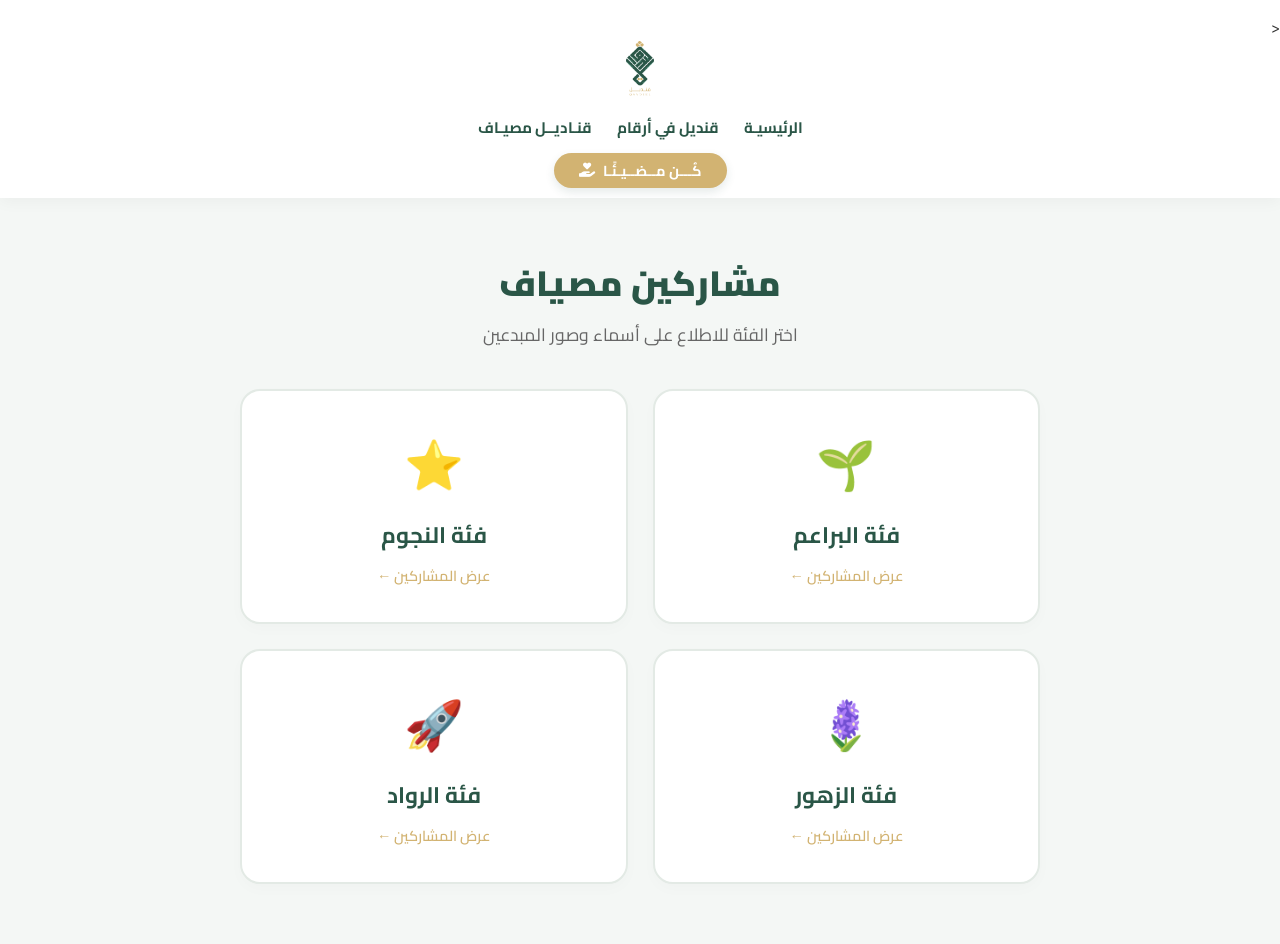
==== all.html @ c6b2e0d5 "Add files via upload" ====
<!DOCTYPE html>
<html lang="ar" dir="rtl">
<head>
    <meta charset="UTF-8">
    <meta name="viewport" content="width=device-width, initial-scale=1.0">
    <title>مشاركين مصياف - برنامج قنديل</title>
    <!-- ربط ملفات التصميم -->
    <!-- ربط خط كايرو والأيقونات -->
<link rel="stylesheet" href="https://cdnjs.cloudflare.com/ajax/libs/font-awesome/6.4.0/css/all.min.css">
<link href="https://fonts.googleapis.com/css2?family=Cairo:wght@400;600;700;900&display=swap" rel="stylesheet">

<!-- ربط ملفات الـ CSS (الملف الأساسي وملف الفئات) -->
<link rel="stylesheet" href="styleq.css">
<link rel="stylesheet" href="all.css">
</head>
<body>

    <header>
    <<div class="container navbar">
        <!-- الشعار في الأعلى ليكون بالوسط تماماً -->
        <div class="nav-logo-row">
            <a href="index.html#hero">
                <img src="شفاف%20%20قنديل.png" alt="شعار مصياف قنديل" class="nav-logo">
            </a>
        </div>

        <!-- روابط التنقل تحت الشعار مباشرة -->
        <div class="nav-links-row">
            <nav>
                <ul class="nav-links">
                    <li><a href="index.html" title="الرئيسية"> الرئيسيـة </a></li>
                    <li><a href="index.html#stats">قنديل في أرقام</a></li>
                    <li><a href="all.html">قنـاديــل مصيـاف</a></li>
                </ul>
            </nav>
        </div>

        <!-- 3. زر كن مضيئاً بحجم صغير وملموم في الأسفل -->
        <div class="nav-bottom-row">
            <a href="IBAN.html" target="_blank" class="nav-support-btn">
                كُـــن مــضــيـئًـا <i class="fa-solid fa-hand-holding-heart"></i>
            </a>
        </div>

    </div>
</header>

    <!-- محتوى بوابة الفئات -->
    <main class="categories-gateway-section">
        <div class="container">

            <div class="page-main-title">
                <h2>مشاركين مصياف</h2>
                <p>اختر الفئة للاطلاع على أسماء وصور المبدعين</p>
            </div>

            <!-- شبكة الأزرار الأربعة -->
            <div class="categories-buttons-grid">

                <!-- زر فئة البراعم -->
                <a href="baraem.html" class="category-btn-card">
                    <div class="btn-icon">🌱</div>
                    <h3>فئة البراعم</h3>
                    <span class="btn-action-text">عرض المشاركين ←</span>
                </a>

                <!-- زر فئة النجوم -->
                <a href="nojoum.html" class="category-btn-card">
                    <div class="btn-icon">⭐</div>
                    <h3>فئة النجوم</h3>
                    <span class="btn-action-text">عرض المشاركين ←</span>
                </a>

                <!-- زر فئة الزهور -->
                <a href="zohoor.html" class="category-btn-card">
                    <div class="btn-icon">🪻</div>
                    <h3>فئة الزهور</h3>
                    <span class="btn-action-text">عرض المشاركين ←</span>
                </a>

                <!-- زر فئة الرواد -->
                <a href="rowad.html" class="category-btn-card">
                    <div class="btn-icon">🚀</div>
                    <h3>فئة الرواد</h3>
                    <span class="btn-action-text">عرض المشاركين ←</span>
                </a>

            </div>

        </div>
    </main>

</body>
</html>
---- styleq.css ----
/* =======================================================
   1. إعدادات المتغيرات والألوان بناءً على هوية قنديل
   ======================================================= */
:root {
    --primary-color: #2A5647;   /* الأخضر الداكن المعتمد للهوية */
    --accent-color: #D2B372;    /* الذهبي المعتمد (شعلة النور) */
    --light-bg: #f4f7f5;        /* خلفية مريحة */
    --white: #ffffff;
    --text-color: #333333;
    --transition: all 0.4s ease;
}

* {
    margin: 0;
    padding: 0;
    box-sizing: border-box;
    font-family: 'Cairo', sans-serif;
}

html {
    scroll-behavior: smooth;
}

body {
    background-color: var(--light-bg);
    color: var(--text-color);
    line-height: 1.6;
    overflow-x: hidden; /* يمنع أي ظهور لشريط التمرير العرضي المزعج في الآيفون */
    padding-top: 195px !important; /* مسافة تعويضية علوية لضمان عدم اختفاء بداية الـ Hero تحت الهيدر المطور المكون من 3 أسطر */
}

.container {
    width: 90%;
    max-width: 1300px;
    margin: 0 auto;
}

/* =======================================================
   2. الهيدر وشريط التنقل العلوي الثابت والمطور (Navbar)
   ======================================================= */
header {
    background-color: var(--white);
    box-shadow: 0 4px 15px rgba(0, 0, 0, 0.04);
    position: fixed;
    top: 0;
    left: 0;
    width: 100%;
    z-index: 1000;
    padding: 15px 0 10px 0;
}

/* حاوية الهيدر ترتب الأسطر الثلاثة عمودياً وتحاذيها في الوسط */
.navbar {
    display: flex;
    flex-direction: column;
    align-items: center; /* توسيط كل شيء */
    gap: 12px;
    width: 100%;
}

/* السطر الأول: الشعار في المنتصف */
.nav-logo-row {
    display: flex;
    justify-content: center;
    width: 100%;
}

.nav-logo {
    height: 55px; /* حجم مناسب للشعار */
    width: auto;
    object-fit: contain;
}

/* السطر الثاني: الروابط مجمعة في الوسط تحت الشعار */
.nav-links-row {
    display: flex;
    justify-content: center;
    width: 100%;
}

.nav-links {
    display: flex;
    align-items: center;
    justify-content: center;
    gap: 25px;
    list-style: none;
    margin: 0;
    padding: 0;
}

.nav-links li a {
    text-decoration: none;
    color: var(--primary-color);
    font-weight: 700;
    font-size: 0.95rem;
    transition: var(--transition);
}

.nav-links li a:hover {
    color: var(--accent-color);
}

/* أيقونة المنزل */
.home-icon {
    font-size: 1.3rem;
    color: var(--primary-color);
    transition: var(--transition);
    vertical-align: middle;
}

.home-icon:hover {
    color: var(--accent-color);
    transform: scale(1.15);
}

/* السطر الثالث: زر الدعم المصغر */
.nav-bottom-row {
    display: flex;
    justify-content: center;
    width: 100%;
}

/* تصميم الزر المصغر والمحكوم بأبعاد ثابتة */
.nav-support-btn {
    background-color: var(--accent-color);
    color: var(--white) !important;
    padding: 6px 25px; /* تقليل الحشو ليكون أصغر وأرشق */
    max-width: 180px; /* تحديد عرض أقصى لكي لا يمتد ويصبح ضخماً */
    width: auto; /* يلغي الامتداد التلقائي */
    border-radius: 50px;
    text-decoration: none;
    font-weight: 700;
    font-size: 0.9rem; /* خط أصغر وأرتب */
    box-shadow: 0 4px 10px rgba(42, 86, 71, 0.12);
    transition: var(--transition);
    display: inline-flex;
    align-items: center;
    justify-content: center;
    gap: 8px;
}

.nav-support-btn:hover {
    background-color: var(--primary-color);
    transform: translateY(-2px);
    box-shadow: 0 6px 15px rgba(42, 86, 71, 0.2);
}

/* =======================================================
   3. قسم الترحيب الموحد (Hero Section) - فخامة متكاملة عمودية
   ======================================================= */
.hero-section {
    background: var(--white);
    padding: 60px 0;
    text-align: center;
    width: 100%;
}

.hero-container {
    max-width: 900px;
    margin: 0 auto;
    display: flex;
    flex-direction: column;
    align-items: center;
    gap: 30px; /* مسافة مريحة تفصل الترحيب الرئيسي عن بقية الأسطر */
}

/* جملة الترحيب الرئيسية */
.welcome-title {
    font-size: 2.2rem;
    font-weight: 900;
    color: var(--primary-color);
    margin: 0;
}

.welcome-title .brand-name {
    color: var(--accent-color);
}

/* حاوية الأسطر العمودية الثلاثة */
.hero-intro-content {
    display: flex;
    flex-direction: column;
    align-items: center;
    gap: 20px; /* مسافة متناسقة بين الأسطر الثلاثة تحت بعض */
    width: 100%;
}

/* السطر الأول */
.hero-main-text {
    font-size: 1.8rem;
    font-weight: 900;
    color: var(--accent-color);
    margin: 0;
    line-height: 1.4;
}

/* السطر الثاني */
.hero-sub-text {
    font-size: 1.3rem;
    font-weight: 700;
    color: var(--primary-color);
    margin: 0;
    line-height: 1.6;
}

/* السطر الثالث */
.hero-vision-text {
    font-size: 1.1rem;
    font-weight: 600;
    color: #555555;
    max-width: 850px;
    margin: 0 auto;
    line-height: 1.8;
}

.btn-primary {
    background-color: var(--primary-color);
    color: var(--white);
    padding: 14px 35px;
    border-radius: 30px;
    text-decoration: none;
    font-weight: 700;
    font-size: 1.1rem;
    transition: var(--transition);
    display: inline-block;
    box-shadow: 0 4px 15px rgba(42, 86, 71, 0.2);
}

.btn-primary:hover {
    background-color: var(--accent-color);
    color: var(--primary-color);
}

/* =======================================================
   4. لوحة التحكم الإحصائية (Dashboard Section)
   ======================================================= */
.dashboard-section {
    padding: 40px 0;
}

.dashboard-grid {
    display: grid;
    grid-template-columns: 35% 62%;
    gap: 3%;
    align-items: start;
}

.section-title-box h2 {
    color: var(--primary-color);
    font-size: 1.8rem;
    margin-bottom: 5px;
    font-weight: 700;
}

.section-title-box p {
    color: #666;
    font-size: 0.95rem;
    margin-bottom: 20px;
}

/* بوكس الحصالة */
.right-column-box {
    background-color: var(--white);
    padding: 30px 20px;
    border-radius: 20px;
    box-shadow: 0 8px 25px rgba(0,0,0,0.04);
    border-top: 5px solid var(--accent-color);
    text-align: center;
}

.money-box-img-container {
    margin: 20px 0;
}

.money-box-large-img {
    max-width: 43%;
    height: auto;
    animation: pulse 2.5s infinite alternate;
}

@keyframes pulse {
    0% { transform: scale(1); }
    100% { transform: scale(1.04); }
}

/* =======================================================
   5. بوكس العداد ودليل ألوان العوائل الجديد
   ======================================================= */
.progress-container-box {
    background-color: var(--light-bg);
    padding: 20px;
    border-radius: 15px;
    margin-top: 15px;
    text-align: right;
}

.progress-info {
    display: flex;
    justify-content: space-between;
    font-size: 1rem;
    font-weight: 700;
    margin-bottom: 12px;
    direction: rtl;
}

.progress-bar-bg {
    background-color: #e0e0e0;
    height: 18px;
    border-radius: 10px;
    overflow: hidden;
    margin-bottom: 20px;
}

.progress-bar-fill {
    background: linear-gradient(90deg, var(--accent-color), var(--primary-color));
    height: 100%;
    transition: width 1.5s ease-in-out;
}

/* دليل ألوان العوائل الرأسي المنظم للآيفون */
.families-legend {
    display: flex;
    flex-direction: column;
    gap: 10px;
    margin: 15px 0;
    padding-top: 10px;
    border-top: 1px solid rgba(0, 0, 0, 0.05);
}

.legend-item {
    display: flex;
    align-items: center;
    gap: 10px;
    direction: rtl;
}

.color-box {
    width: 16px;
    height: 16px;
    border-radius: 4px;
    display: inline-block;
    flex-shrink: 0;
}

.family-name {
    font-size: 0.9rem;
    font-weight: 700;
    color: var(--text-color);
}

.motivation-text {
    font-size: 0.85rem;
    color: var(--primary-color);
    font-weight: 700;
    margin-top: 15px;
    text-align: center;
}

/* =======================================================
   6. لوحة شرف النجوم والأرقام
   ======================================================= */
.left-column-stars {
    background-color: var(--white);
    padding: 30px;
    border-radius: 20px;
    box-shadow: 0 8px 25px rgba(0,0,0,0.04);
    border-top: 5px solid var(--primary-color);
}

.stars-categories-grid {
    display: grid;
    grid-template-columns: 1fr 1fr;
    gap: 20px;
}

.winner-card {
    background: var(--light-bg);
    border-radius: 15px;
    padding: 20px;
    position: relative;
    display: flex;
    flex-direction: column;
    align-items: center;
    text-align: center;
    transition: var(--transition);
    border: 1px solid #e3eae5;
}

.winner-card:hover {
    transform: translateY(-5px);
    box-shadow: 0 10px 20px rgba(42, 86, 71, 0.08);
}

.category-tag {
    position: absolute;
    top: 12px;
    right: 12px;
    background-color: var(--primary-color);
    color: var(--white);
    padding: 3px 12px;
    border-radius: 12px;
    font-size: 0.8rem;
    font-weight: 700;
}

.winner-avatar-box {
    width: 90px;
    height: 90px;
    border-radius: 50%;
    border: 3px solid var(--accent-color);
    overflow: hidden;
    margin: 15px 0 10px 0;
    background-color: #ddd;
}

.winner-img {
    width: 100%;
    height: 100%;
    object-fit: cover;
}

.winner-details h3 {
    color: var(--primary-color);
    font-size: 1.2rem;
    font-weight: 700;
    margin-bottom: 5px;
}

/* --- تنسيق النص التشجيعي أسفل لوحة النجوم --- */
.stars-motivation-box {
    margin-top: 25px;
    padding: 15px;
    background-color: var(--light-bg);
    border-radius: 12px;
    text-align: center;
    border: 1px dashed var(--accent-color);
}

.stars-motivation-box p {
    color: var(--primary-color);
    font-size: 1rem;
    font-weight: 700;
    margin: 0;
    display: inline-flex;
    align-items: center;
    justify-content: center;
    gap: 8px;
}

.achievement-text {
    font-size: 0.9rem;
    color: #555;
    font-weight: 600;
}

.section-title {
    text-align: center;
    margin: 50px 0 30px 0;
}

.section-title h2 {
    color: var(--primary-color);
    font-size: 2.2rem;
    font-weight: 700;
}

.stats-grid {
    display: grid;
    grid-template-columns: repeat(auto-fit, minmax(260px, 1fr));
    gap: 25px;
    margin-bottom: 40px;
}

.stat-item {
    background-color: var(--white);
    padding: 35px 20px;
    border-radius: 15px;
    text-align: center;
    box-shadow: 0 5px 20px rgba(0,0,0,0.03);
    border-bottom: 4px solid var(--accent-color);
}

.stat-icon {
    font-size: 2.8rem;
    color: var(--primary-color);
    margin-bottom: 10px;
}

.counter {
    font-size: 2.4rem;
    color: var(--primary-color);
    font-weight: 700;
}

.stat-item p {
    font-weight: 700;
    color: #666;
}

/* =======================================================
   7. قسم من نحن والفوتر الرسمي المطور
   ======================================================= */
.about-section {
    background-color: var(--primary-color);
    color: var(--white);
    padding: 60px 0;
    border-radius: 20px 20px 0 0;
}

.about-grid {
    display: grid;
    grid-template-columns: 55% 40%;
    gap: 5%;
    align-items: center;
}

.about-text h2 {
    color: var(--accent-color);
    font-size: 2rem;
    margin-bottom: 20px;
    font-weight: 700;
    text-align: right;
}

.about-text p {
    font-size: 1rem;
    font-weight: 600;
    text-align: right;
    line-height: 1.8;
    opacity: 0.95;
}

.about-gallery-single {
    width: 80%;
    text-align: center;
}

.combined-gallery-img {
    width: 100%;
    height: auto;
    display: block;
    object-fit: contain;
}

footer {
    background-color: #1b3a30;
    color: var(--white);
    padding: 25px 0;
    font-weight: 600;
    font-size: 0.9rem;
    border-top: 3px solid var(--accent-color);
}

.footer-container {
    display: flex;
    flex-direction: column;
    align-items: center;
    gap: 15px;
    text-align: center;
}

.footer-socials {
    display: flex;
    align-items: center;
    justify-content: center;
    gap: 20px;
}

.footer-icon-link {
    color: var(--white);
    text-decoration: none;
    font-size: 1.4rem;
    display: inline-flex;
    align-items: center;
    gap: 8px;
    transition: var(--transition);
}

.footer-icon-link.join-icon {
    font-size: 0.9rem;
    background-color: rgba(255, 255, 255, 0.1);
    padding: 6px 15px;
    border-radius: 20px;
    border: 1px solid rgba(212, 179, 114, 0.4);
}

.footer-icon-link:hover {
    color: var(--accent-color);
    transform: translateY(-2px);
}

.footer-icon-link.join-icon:hover {
    background-color: var(--accent-color);
    color: var(--primary-color);
}

.footer-rights p {
    opacity: 0.7;
    font-size: 0.85rem;
}

/* =======================================================
   8. شاشات العرض التفاعلية المتوسطة (Tablets)
   ======================================================= */
@media (max-width: 992px) {
    .dashboard-grid { grid-template-columns: 1fr; gap: 30px; }
    .stars-categories-grid { grid-template-columns: 1fr; }
    .about-grid { grid-template-columns: 1fr; gap: 30px; }
    .about-gallery-single { width: 100%; }
}

/* =======================================================
   9. شاشات الجوال المخصصة والآيفون والتجاوب الذكي للـ Hero
   ======================================================= */
@media (max-width: 768px) {
    .hero-section {
        padding-top: 50px !important; /* مسافة أمان مضافة بالتزامن مع البادنج الإجمالي للـ body */
        padding-bottom: 40px;
    }

    .hero-container {
        gap: 20px;
        padding: 0 15px;
    }

    .welcome-title { font-size: 1.6rem; }
    .hero-intro-content { gap: 15px; }
    .hero-main-text { font-size: 1.25rem; }
    .hero-sub-text { font-size: 1.05rem; }
    .hero-vision-text { font-size: 0.9rem; line-height: 1.7; }
}

@media (max-width: 440px) {
    body {
        padding-top: 290px !important; /* مسافة تعويضية مطورة ومحكمة للآيفون لحماية الهيدر الممتد */
    }

    /* ضمان ثبات الهيدر العمودي في الجوال */
    .navbar {
        display: flex !important;
        flex-direction: column !important;
        justify-content: center !important;
        align-items: center !important;
        width: 100% !important;
        gap: 12px !important;
        padding: 0 !important;
    }

    .nav-logo {
        height: 48px !important; /* تصغير طفيف وموحد للشعار في الجوال */
        margin-bottom: 2px !important;
    }

    nav {
        width: 100% !important;
        display: flex !important;
        justify-content: center !important;
    }

    nav ul {
        display: flex !important;
        flex-direction: row !important;
        align-items: center !important;
        justify-content: center !important;
        gap: 15px !important; /* مسافة مريحة للروابط */
        width: 100% !important;
    }

    nav ul li {
        margin: 0 !important;
        padding: 0 !important;
    }

    nav ul li a {
        font-size: 0.88rem !important;
        white-space: nowrap !important;
    }

    .nav-support-btn {
        max-width: 160px !important; /* أبعاد محكومة للزر على الآيفون */
        padding: 5px 20px !important;
        font-size: 0.88rem !important;
        width: 100% !important;
        justify-content: center;
    }

    /* ضبط أبعاد كتل العناصر المتنوعة للجوال */
    .section-title-box h2 { font-size: 1.3rem; text-align: center; }
    .section-title-box p { font-size: 0.85rem; text-align: center; }
    .money-box-large-img { max-width: 55%; }
    .right-column-box, .left-column-stars { padding: 20px 12px; }
    .about-text h2 { font-size: 1.4rem; text-align: center; }
    .about-text p { font-size: 0.88rem; text-align: justify; }

    .stars-motivation-box {
        margin-top: 18px;
        padding: 12px 10px;
    }
    .stars-motivation-box p {
        font-size: 0.82rem;
    }

    .footer-socials {
        flex-direction: row;
        flex-wrap: wrap;
        justify-content: center;
        gap: 12px;
    }
    .footer-icon-link.join-icon .icon-text {
        font-size: 0.78rem;
    }
}
---- all.css ----
.categories-gateway-section {
    padding: 60px 0;
    text-align: center;
}

.page-main-title p {
    color: #666;
    margin-top: 10px;
    font-size: 1.1rem;
}

.categories-buttons-grid {
    display: grid;
    grid-template-columns: repeat(2, minmax(240px, 1fr));
    gap: 25px;
    max-width: 800px;
    margin: 40px auto 0 auto;
}

/* تصميم الزر المربع كبطاقة تفاعلية */
.category-btn-card {
    background: var(--white);
    border: 2px solid #e3eae5;
    border-radius: 20px;
    padding: 35px 20px;
    text-decoration: none;
    display: flex;
    flex-direction: column;
    align-items: center;
    transition: var(--transition);
    box-shadow: 0 5px 15px rgba(0,0,0,0.02);
}

.category-btn-card .btn-icon {
    font-size: 3rem;
    margin-bottom: 15px;
}

.category-btn-card h3 {
    color: var(--primary-color);
    font-size: 1.4rem;
    font-weight: 700;
    margin-bottom: 10px;
}

.category-btn-card .btn-action-text {
    color: var(--accent-color);
    font-size: 0.9rem;
    font-weight: 600;
}

/* تأثير عند تمرير الماوس */
.category-btn-card:hover {
    transform: translateY(-5px);
    border-color: var(--accent-color);
    box-shadow: 0 10px 25px rgba(42, 86, 71, 0.08);
    background-color: var(--light-bg);
}

/* توافقية الشاشات الصغيرة جداً للجوال */
@media (max-width: 580px) {
    .categories-buttons-grid {
        grid-template-columns: 1fr; /* الزر تحت الآخر في الجوال لسهولة الضغط */
        gap: 15px;
        padding: 0 15px;
    }

    .category-btn-card {
        padding: 25px 15px;
    }
}


.participants-section {
    padding: 40px 0;
}

.page-main-title {
    text-align: center;
    margin-bottom: 35px;
}

.page-main-title h2 {
    color: var(--primary-color);
    font-size: 2.2rem;
    font-weight: 900;
}

.active-link {
    color: var(--accent-color) !important;
}

/* حاوية الفئة الكبيرة */
.category-group-box {
    background-color: var(--white);
    border-radius: 20px;
    padding: 30px;
    margin-bottom: 40px;
    box-shadow: 0 8px 25px rgba(0, 0, 0, 0.03);
    border-top: 5px solid var(--primary-color);
}

.category-header {
    text-align: center;
    margin-bottom: 25px;
    border-bottom: 2px dashed rgba(42, 86, 71, 0.1);
    padding-bottom: 15px;
}

.category-title {
    color: var(--primary-color);
    font-size: 1.8rem;
    font-weight: 900;
}

/* بوكس أسماء المشرفات */
.supervisors-box {
    background-color: var(--light-bg);
    border-radius: 12px;
    padding: 15px 20px;
    margin-bottom: 30px;
    display: flex;
    align-items: center;
    gap: 15px;
    flex-wrap: wrap;
}

.supervisors-label {
    color: var(--accent-color);
    font-weight: 900;
    font-size: 1.1rem;
}

.supervisor-names {
    color: var(--primary-color);
    font-weight: 700;
    font-size: 1rem;
}

/* توزيع كروت المشاركين بشكل شبكة مرنة */
.participants-grid {
    display: grid;
    grid-template-columns: repeat(auto-fill, minmax(200px, 1fr));
    gap: 20px;
}

/* كرت المشارك الفردي */
.participant-card {
    background: var(--light-bg);
    border-radius: 15px;
    padding: 20px 15px;
    display: flex;
    flex-direction: column;
    align-items: center;
    text-align: center;
    border: 1px solid #e3eae5;
    transition: var(--transition);
}

.participant-card:hover {
    transform: translateY(-5px);
    box-shadow: 0 10px 20px rgba(42, 86, 71, 0.08);
    border-color: var(--accent-color);
}

/* الدائرة المخصصة لصورة المشارك */
.participant-avatar-box {
    width: 90px;
    height: 90px;
    border-radius: 50%;
    border: 3px solid var(--accent-color);
    overflow: hidden;
    margin-bottom: 15px;
    background-color: #e0e0e0; /* خلفية رمادية مؤقتة تظهر قبل وضع الصورة */
}

.participant-img {
    width: 100%;
    height: 100%;
    object-fit: cover;
}

.participant-name {
    color: var(--primary-color);
    font-size: 0.95rem;
    font-weight: 700;
    line-height: 1.4;
}

/* =======================================================
   توافقية شاشات الجوال والآيفون
   ======================================================= */
@media (max-width: 440px) {
    .page-main-title h2 {
        font-size: 1.6rem;
    }

    .category-title {
        font-size: 1.4rem;
    }

    .supervisors-box {
        flex-direction: column;
        align-items: start;
        gap: 6px;
        padding: 12px;
    }

    /* عرض كرتين بجانب بعض بشكل مرتب جداً في الجوال بدلاً من كرت واحد طويل */
    .participants-grid {
        grid-template-columns: repeat(2, 1fr);
        gap: 12px;
    }

    .participant-card {
        padding: 12px 8px;
    }

    .participant-avatar-box {
        width: 75px;
        height: 75px;
        margin-bottom: 10px;
    }

    .participant-name {
        font-size: 0.82rem;
    }
}
/* =======================================================
   تنسيق الصورة المعتمدة لفئة الرواد (بنات)
   ======================================================= */
.participant-avatar-box.girl-bg {
    background-color: #fbf7f2; /* خلفية ناعمة */
    border: 2px solid #eadecc;
    border-radius: 50%;
    width: 85px;
    height: 85px;
    margin: 0 auto 15px auto;
    display: flex;
    align-items: center;
    justify-content: center;
    overflow: hidden; /* لقص أطراف الصورة الزائدة وجعلها دائرية */
    box-shadow: 0 4px 10px rgba(0, 0, 0, 0.02);
    transition: transform 0.3s ease, border-color 0.3s ease;
}

.girl-avatar-img {
    width: 80%; /* حجم الصورة متناسق داخل الدائرة */
    height: 80%;
    object-fit: contain;
    /* فلتر سحري يحول لون الصورة الأسود إلى درجة ذهبية فاخرة تناسب النجوم والرواد */
    filter: invert(74%) sepia(18%) saturate(718%) hue-rotate(354deg) brightness(87%) contrast(85%);
    transition: transform 0.3s ease, filter 0.3s ease;
}

/* حركة الأنيميشن عند تمرير الماوس مطابقة للنجوم */
.participant-card:hover .participant-avatar-box.girl-bg {
    transform: translateY(-3px);
    border-color: #bfa37a;
}

.participant-card:hover .girl-avatar-img {
    transform: scale(1.05);
    /* تغميق اللون قليلاً عند الهوفر ليعطي إحساساً بالحيوية */
    filter: invert(61%) sepia(21%) saturate(615%) hue-rotate(354deg) brightness(83%) contrast(87%);
}

/* تنسيق خاص لتنزيل صورة الرواد (girl-avatar) لأسفل الدائرة قليلاً */
.participants-grid .participant-card .participant-img[src="girl-avatar.png"] {
    object-fit: contain; /* للحفاظ على أبعاد الأيقونة بدون قص */
    transform: translateY(16px); /* تحريك الصورة لأسفل بمقدار 6 بكسل */
    width: 95%; /* ضبط الحجم داخل الإطار */
    height: 85%;
}
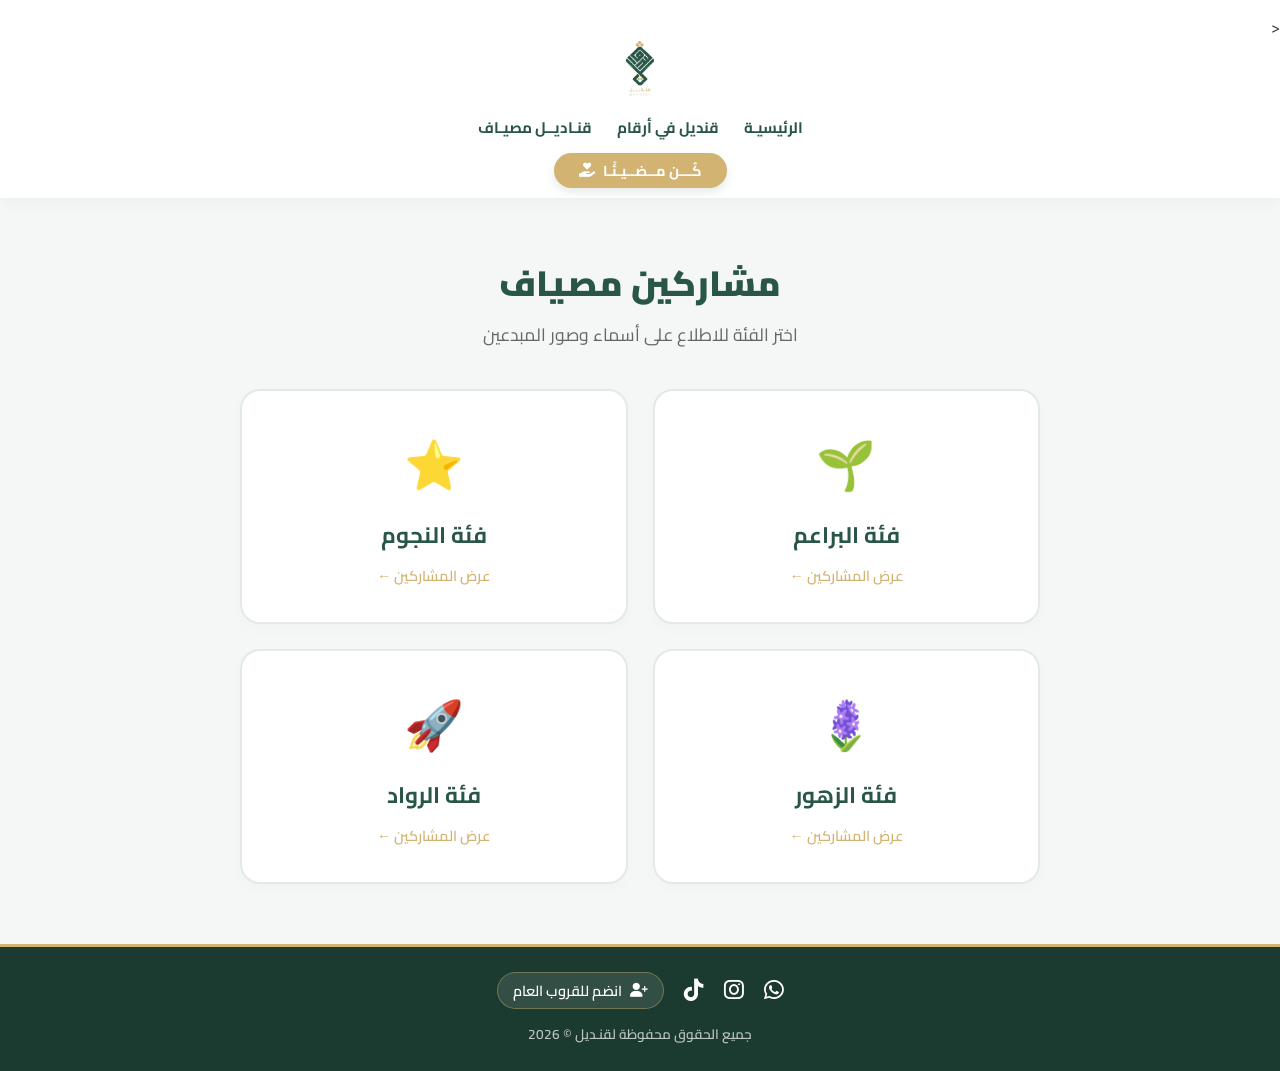
==== commit 858330d0: "Update all.html" ====
--- a/all.html
+++ b/all.html
@@ -37,7 +37,7 @@
 
         <!-- 3. زر كن مضيئاً بحجم صغير وملموم في الأسفل -->
         <div class="nav-bottom-row">
-            <a href="IBAN.html" target="_blank" class="nav-support-btn">
+            <a href="IBAN.html" class="nav-support-btn">
                 كُـــن مــضــيـئًـا <i class="fa-solid fa-hand-holding-heart"></i>
             </a>
         </div>
@@ -89,6 +89,27 @@
 
         </div>
     </main>
+<footer>
+    <div class="container footer-container">
+        <div class="footer-socials">
+            <a href="https://wa.me/966579517751" target="_blank" title="واتساب المبادرة" class="footer-icon-link">
+                <i class="fa-brands fa-whatsapp"></i>
+            </a>
+            <a href="https://www.instagram.com/qandeel_fund" target="_blank" title="انستقرام المبادرة" class="footer-icon-link">
+             <i class="fa-brands fa-instagram"></i>
+            </a>
+            <a href="https://www.tiktok.com/@qandeel_fund?_r=1&_t=ZS-97tT4upqG7I" target="_blank" title="تيك توك المبادرة" class="footer-icon-link">
+            <i class="fa-brands fa-tiktok"></i>
+            </a>
+            <a href="https://chat.whatsapp.com/KPNoigsbJTEI9pqOmeyUr5?mode=gi_t" target="_blank" title="القروب العام" class="footer-icon-link join-icon">
+                <i class="fa-solid fa-user-plus"></i> <span class="icon-text">انضم للقروب العام</span>
+            </a>
+        </div>
 
+        <div class="footer-rights">
+            <p>جميع الحقوق محفوظة لقنـديل © 2026</p>
+        </div>
+    </div>
+</footer>
 </body>
-</html>+</html>
--- a/styleq.css
+++ b/styleq.css
@@ -252,6 +252,14 @@
     font-weight: 700;
 }
 
+.stat-icon .quran-custom-icon {
+    width: 55px;
+    height: 60px;
+    object-fit: contain;
+    display: inline-block;
+    vertical-align: middle;
+}
+
 .section-title-box p {
     color: #666;
     font-size: 0.95rem;
@@ -309,6 +317,12 @@
     border-radius: 10px;
     overflow: hidden;
     margin-bottom: 20px;
+}
+
+/* الكود يستهدف الكلاس الجديد الخاص بالرائدة فقط */
+.winner-img-rowad {
+    transform: translateY(7px) !important;
+    object-position: bottom center !important;
 }
 
 .progress-bar-fill {
@@ -610,12 +624,16 @@
 }
 
 /* =======================================================
-   9. شاشات الجوال المخصصة والآيفون والتجاوب الذكي للـ Hero
-   ======================================================= */
-@media (max-width: 768px) {
+   9. شاشات الجوال المخصصة والآيفون والتجاوب الذكي الموحد
+   ======================================================= */
+@media (max-width: 440px) {
+    body {
+        padding-top: 160px !important; /* مسافة تعويضية موزونة لحماية الهيدر في الجوال لمنع اختفاء الترحيب */
+    }
+
     .hero-section {
-        padding-top: 50px !important; /* مسافة أمان مضافة بالتزامن مع البادنج الإجمالي للـ body */
-        padding-bottom: 40px;
+        padding-top: 0px !important; /* تقليل المسافة العلوية لتبدأ الفقرة مباشرة تحت الهيدر المفتوح */
+        padding-bottom: 25px;
     }
 
     .hero-container {
@@ -628,12 +646,6 @@
     .hero-main-text { font-size: 1.25rem; }
     .hero-sub-text { font-size: 1.05rem; }
     .hero-vision-text { font-size: 0.9rem; line-height: 1.7; }
-}
-
-@media (max-width: 440px) {
-    body {
-        padding-top: 290px !important; /* مسافة تعويضية مطورة ومحكمة للآيفون لحماية الهيدر الممتد */
-    }
 
     /* ضمان ثبات الهيدر العمودي في الجوال */
     .navbar {
@@ -709,4 +721,4 @@
     .footer-icon-link.join-icon .icon-text {
         font-size: 0.78rem;
     }
-}+}
